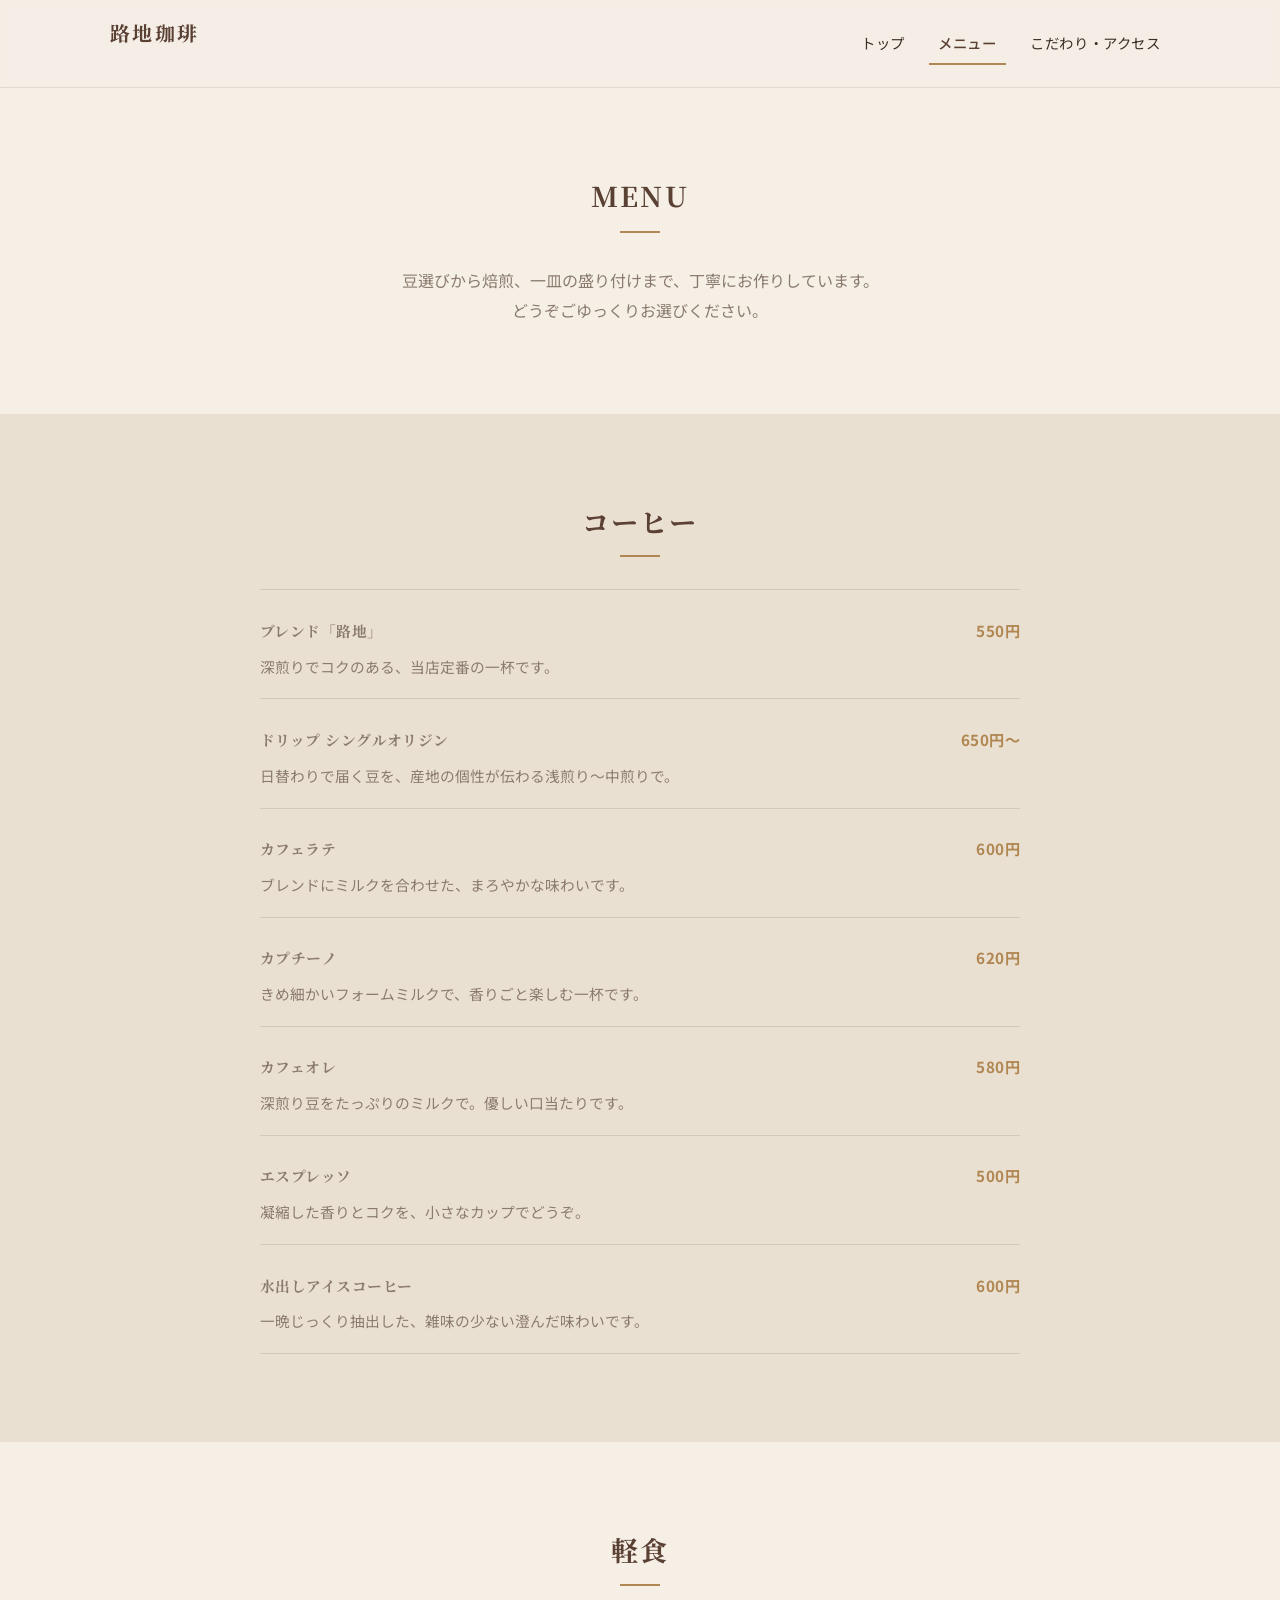
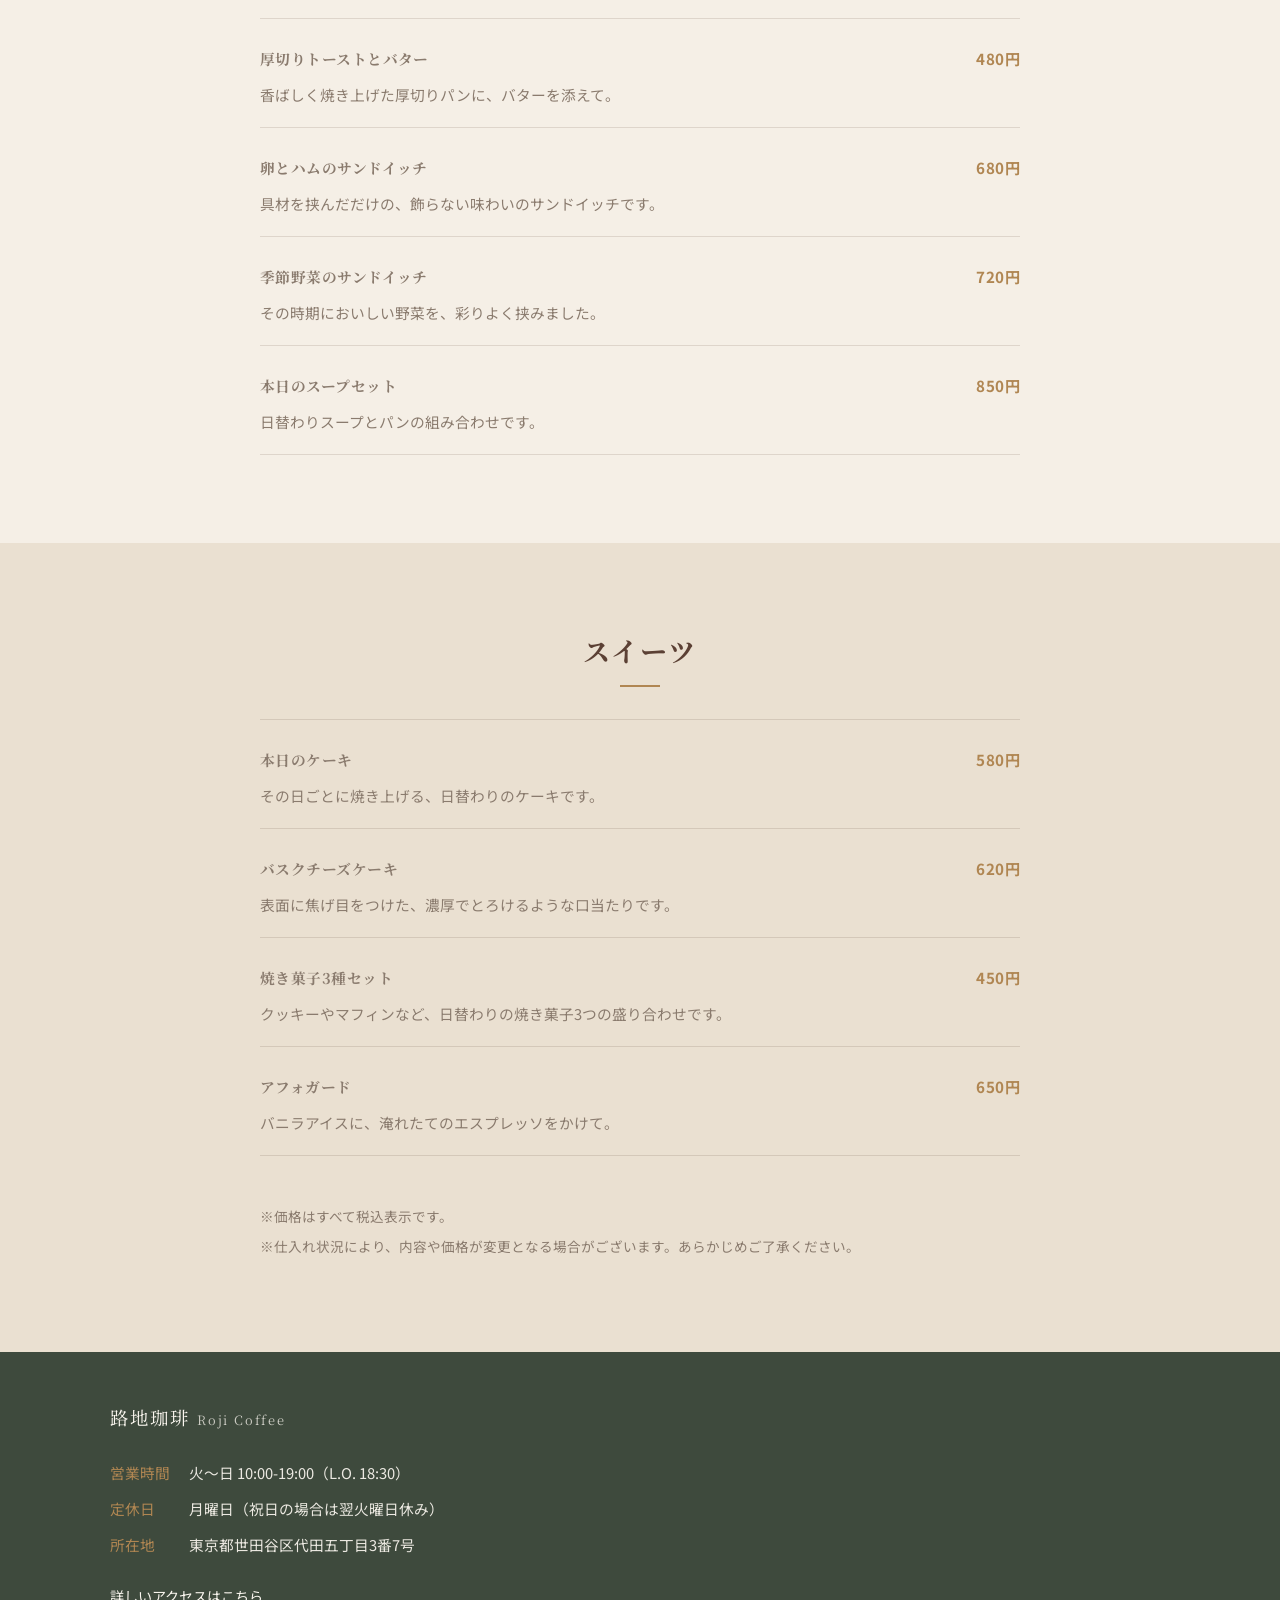
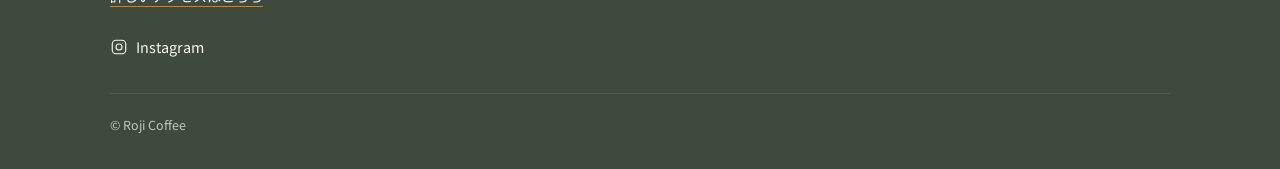
==== site/menu.html @ faf381e5 "Implement Roji Coffee cafe website cafe-engineer role implements the static site (index/menu/about p" ====
<!DOCTYPE html>
<html lang="ja">
<head>
<meta charset="UTF-8">
<meta name="viewport" content="width=device-width, initial-scale=1.0">
<title>メニュー | 路地珈琲</title>
<meta name="description" content="路地珈琲のメニューをご紹介。コーヒー、軽食、スイーツまで、ゆっくりとした時間のお供に。">
<link rel="preconnect" href="https://fonts.googleapis.com">
<link rel="preconnect" href="https://fonts.gstatic.com" crossorigin>
<link href="https://fonts.googleapis.com/css2?family=Noto+Sans+JP:wght@400;500;700&family=Noto+Serif+JP:wght@400;600;700&display=swap" rel="stylesheet">
<link rel="stylesheet" href="css/style.css">
</head>
<body>
<a class="skip-link" href="#main">本文へスキップ</a>

<header class="site-header">
  <div class="container header-inner">
    <p class="site-logo"><a href="index.html">路地珈琲</a></p>
    <nav class="site-nav" aria-label="メインナビゲーション">
      <ul>
        <li><a href="index.html">トップ</a></li>
        <li><a href="menu.html" aria-current="page">メニュー</a></li>
        <li><a href="about.html">こだわり・アクセス</a></li>
      </ul>
    </nav>
  </div>
</header>

<main id="main">

  <!-- ページタイトル・導入文 -->
  <section class="section" aria-labelledby="page-heading">
    <div class="container">
      <h1 id="page-heading" class="section-heading">MENU<span class="visually-hidden">（メニュー）</span></h1>
      <p class="page-lead">
        豆選びから焙煎、一皿の盛り付けまで、丁寧にお作りしています。<br>
        どうぞごゆっくりお選びください。
      </p>
    </div>
  </section>

  <!-- コーヒー -->
  <section class="section section--alt" aria-labelledby="coffee-heading">
    <div class="container">
      <h2 id="coffee-heading" class="menu-section-heading">コーヒー</h2>
      <ul class="menu-list">
        <li class="menu-item">
          <p class="menu-item-row"><span>ブレンド「路地」</span><span class="price">550円</span></p>
          <p>深煎りでコクのある、当店定番の一杯です。</p>
        </li>
        <li class="menu-item">
          <p class="menu-item-row"><span>ドリップ シングルオリジン</span><span class="price">650円〜</span></p>
          <p>日替わりで届く豆を、産地の個性が伝わる浅煎り〜中煎りで。</p>
        </li>
        <li class="menu-item">
          <p class="menu-item-row"><span>カフェラテ</span><span class="price">600円</span></p>
          <p>ブレンドにミルクを合わせた、まろやかな味わいです。</p>
        </li>
        <li class="menu-item">
          <p class="menu-item-row"><span>カプチーノ</span><span class="price">620円</span></p>
          <p>きめ細かいフォームミルクで、香りごと楽しむ一杯です。</p>
        </li>
        <li class="menu-item">
          <p class="menu-item-row"><span>カフェオレ</span><span class="price">580円</span></p>
          <p>深煎り豆をたっぷりのミルクで。優しい口当たりです。</p>
        </li>
        <li class="menu-item">
          <p class="menu-item-row"><span>エスプレッソ</span><span class="price">500円</span></p>
          <p>凝縮した香りとコクを、小さなカップでどうぞ。</p>
        </li>
        <li class="menu-item">
          <p class="menu-item-row"><span>水出しアイスコーヒー</span><span class="price">600円</span></p>
          <p>一晩じっくり抽出した、雑味の少ない澄んだ味わいです。</p>
        </li>
      </ul>
    </div>
  </section>

  <!-- 軽食 -->
  <section class="section" aria-labelledby="meal-heading">
    <div class="container">
      <h2 id="meal-heading" class="menu-section-heading">軽食</h2>
      <ul class="menu-list">
        <li class="menu-item">
          <p class="menu-item-row"><span>厚切りトーストとバター</span><span class="price">480円</span></p>
          <p>香ばしく焼き上げた厚切りパンに、バターを添えて。</p>
        </li>
        <li class="menu-item">
          <p class="menu-item-row"><span>卵とハムのサンドイッチ</span><span class="price">680円</span></p>
          <p>具材を挟んだだけの、飾らない味わいのサンドイッチです。</p>
        </li>
        <li class="menu-item">
          <p class="menu-item-row"><span>季節野菜のサンドイッチ</span><span class="price">720円</span></p>
          <p>その時期においしい野菜を、彩りよく挟みました。</p>
        </li>
        <li class="menu-item">
          <p class="menu-item-row"><span>本日のスープセット</span><span class="price">850円</span></p>
          <p>日替わりスープとパンの組み合わせです。</p>
        </li>
      </ul>
    </div>
  </section>

  <!-- スイーツ -->
  <section class="section section--alt" aria-labelledby="sweets-heading">
    <div class="container">
      <h2 id="sweets-heading" class="menu-section-heading">スイーツ</h2>
      <ul class="menu-list">
        <li class="menu-item">
          <p class="menu-item-row"><span>本日のケーキ</span><span class="price">580円</span></p>
          <p>その日ごとに焼き上げる、日替わりのケーキです。</p>
        </li>
        <li class="menu-item">
          <p class="menu-item-row"><span>バスクチーズケーキ</span><span class="price">620円</span></p>
          <p>表面に焦げ目をつけた、濃厚でとろけるような口当たりです。</p>
        </li>
        <li class="menu-item">
          <p class="menu-item-row"><span>焼き菓子3種セット</span><span class="price">450円</span></p>
          <p>クッキーやマフィンなど、日替わりの焼き菓子3つの盛り合わせです。</p>
        </li>
        <li class="menu-item">
          <p class="menu-item-row"><span>アフォガード</span><span class="price">650円</span></p>
          <p>バニラアイスに、淹れたてのエスプレッソをかけて。</p>
        </li>
      </ul>

      <div class="menu-note">
        <p>※価格はすべて税込表示です。</p>
        <p>※仕入れ状況により、内容や価格が変更となる場合がございます。あらかじめご了承ください。</p>
      </div>
    </div>
  </section>

</main>

<footer class="site-footer">
  <div class="container">
    <p class="footer-shop-name">路地珈琲<span class="en">Roji Coffee</span></p>
    <dl class="footer-info">
      <dt>営業時間</dt>
      <dd>火〜日 10:00-19:00（L.O. 18:30）</dd>
      <dt>定休日</dt>
      <dd>月曜日（祝日の場合は翌火曜日休み）</dd>
      <dt>所在地</dt>
      <dd>東京都世田谷区代田五丁目3番7号</dd>
    </dl>
    <p class="footer-link"><a href="about.html">詳しいアクセスはこちら</a></p>
    <p class="footer-sns">
      <a href="https://www.instagram.com/" target="_blank" rel="noopener noreferrer">
        <svg viewBox="0 0 24 24" fill="none" stroke="currentColor" stroke-width="1.5" stroke-linecap="round" stroke-linejoin="round" aria-hidden="true">
          <rect x="3" y="3" width="18" height="18" rx="5"></rect>
          <circle cx="12" cy="12" r="4"></circle>
          <circle cx="17" cy="7" r="0.6" fill="currentColor" stroke="none"></circle>
        </svg>
        <span>Instagram</span>
      </a>
    </p>
    <p class="footer-copyright">© Roji Coffee</p>
  </div>
</footer>

<script src="js/main.js" defer></script>
</body>
</html>
---- site/css/style.css ----
/* =========================================================
   路地珈琲（Roji Coffee）Webサイト共通スタイルシート
   ========================================================= */

:root {
  /* カラーパレット（02-design-concept.md 準拠） */
  --color-brown: #5B4034;      /* 焙煎ブラウン：メインカラー */
  --color-moss: #3E4A3D;       /* 深緑（モスグリーン）：サブカラー */
  --color-camel: #B08652;      /* 温かなキャメル：アクセントカラー */
  --color-bg: #F5EFE6;         /* ミルクベージュ：背景ベース */
  --color-bg-alt: #EAE0D1;     /* くすみベージュ：背景面替え */
  --color-text: #3A2E27;       /* 墨黒に近いブラウン：本文 */
  --color-text-sub: #8A7B6E;   /* グレーブラウン：補足 */
  --color-text-invert: #FBF7F0;/* クリームホワイト：反転文字 */

  --font-serif: "Noto Serif JP", serif;
  --font-sans: "Noto Sans JP", sans-serif;

  --container-width: 1100px;
  --transition-base: 0.35s ease;
}

/* ---------- リセット ---------- */
*,
*::before,
*::after {
  box-sizing: border-box;
}

html {
  scroll-behavior: smooth;
}

@media (prefers-reduced-motion: reduce) {
  html {
    scroll-behavior: auto;
  }
  * {
    animation-duration: 0.01ms !important;
    animation-iteration-count: 1 !important;
    transition-duration: 0.01ms !important;
  }
}

body {
  margin: 0;
  background-color: var(--color-bg);
  color: var(--color-text);
  font-family: var(--font-sans);
  font-weight: 400;
  font-size: 1rem;
  line-height: 1.9;
  -webkit-font-smoothing: antialiased;
}

img,
svg {
  max-width: 100%;
  display: block;
}

a {
  color: inherit;
  text-decoration: none;
}

ul {
  margin: 0;
  padding: 0;
  list-style: none;
}

h1,
h2,
h3,
h4 {
  font-family: var(--font-serif);
  font-weight: 700;
  letter-spacing: 0.08em;
  line-height: 1.5;
  margin: 0;
  color: var(--color-brown);
}

p {
  margin: 0 0 1em;
}

table {
  border-collapse: collapse;
  width: 100%;
}

.container {
  width: 100%;
  max-width: var(--container-width);
  margin: 0 auto;
  padding: 0 1.25rem;
}

.visually-hidden {
  position: absolute;
  width: 1px;
  height: 1px;
  padding: 0;
  margin: -1px;
  overflow: hidden;
  clip: rect(0, 0, 0, 0);
  white-space: nowrap;
  border: 0;
}

.skip-link {
  position: absolute;
  left: -999px;
  top: 0;
  background: var(--color-brown);
  color: var(--color-text-invert);
  padding: 0.6em 1.2em;
  z-index: 1000;
  border-radius: 0 0 4px 0;
}

.skip-link:focus {
  left: 0;
}

/* ---------- ヘッダー ---------- */
.site-header {
  position: sticky;
  top: 0;
  z-index: 100;
  background-color: rgba(245, 239, 230, 0.94);
  border-bottom: 1px solid rgba(91, 64, 52, 0.12);
  backdrop-filter: blur(2px);
}

.header-inner {
  display: flex;
  align-items: center;
  justify-content: space-between;
  padding-top: 0.9rem;
  padding-bottom: 0.9rem;
  gap: 1rem;
}

.site-logo {
  font-family: var(--font-serif);
  font-size: 1.25rem;
  font-weight: 700;
  letter-spacing: 0.12em;
  color: var(--color-brown);
  white-space: nowrap;
}

.site-logo a {
  transition: color var(--transition-base);
}

.site-logo a:hover,
.site-logo a:focus-visible {
  color: var(--color-camel);
}

.site-nav ul {
  display: flex;
  gap: 0.9rem;
}

.site-nav a {
  display: inline-flex;
  align-items: center;
  min-height: 44px;
  padding: 0.2rem 0.35rem;
  font-size: 0.82rem;
  letter-spacing: 0.04em;
  color: var(--color-text);
  border-bottom: 2px solid transparent;
  transition: color var(--transition-base), border-color var(--transition-base);
}

.site-nav a:hover,
.site-nav a:focus-visible {
  color: var(--color-camel);
}

.site-nav a[aria-current="page"] {
  color: var(--color-brown);
  border-color: var(--color-camel);
  font-weight: 500;
}

/* ---------- ボタン ---------- */
.button {
  display: inline-flex;
  align-items: center;
  justify-content: center;
  min-height: 48px;
  padding: 0.85em 2.2em;
  font-family: var(--font-sans);
  font-size: 0.95rem;
  letter-spacing: 0.06em;
  border-radius: 2px;
  border: 1px solid var(--color-brown);
  background-color: var(--color-brown);
  color: var(--color-text-invert);
  transition: background-color var(--transition-base), color var(--transition-base), border-color var(--transition-base);
}

.button:hover,
.button:focus-visible {
  background-color: var(--color-camel);
  border-color: var(--color-camel);
  color: var(--color-text-invert);
}

.button--outline {
  background-color: transparent;
  color: var(--color-brown);
  border-color: var(--color-camel);
}

.button--outline:hover,
.button--outline:focus-visible {
  background-color: var(--color-camel);
  color: var(--color-text-invert);
}

.button-row {
  display: flex;
  justify-content: center;
  margin-top: 2rem;
}

/* ---------- セクション共通 ---------- */
.section {
  padding: 4rem 0;
}

.section--alt {
  background-color: var(--color-bg-alt);
}

.section--moss {
  background-color: var(--color-moss);
  color: var(--color-text-invert);
}

.section--moss h2 {
  color: var(--color-text-invert);
}

.section-heading {
  text-align: center;
  font-size: 1.5rem;
  margin-bottom: 0.6rem;
  position: relative;
}

.section-heading::after {
  content: "";
  display: block;
  width: 2.5rem;
  height: 2px;
  background-color: var(--color-camel);
  margin: 0.9rem auto 0;
}

.section-lead {
  max-width: 640px;
  margin: 0 auto 2.5rem;
  text-align: center;
  color: var(--color-text-sub);
}

.section--moss .section-lead {
  color: var(--color-text-invert);
  opacity: 0.85;
}

/* ---------- ファーストビュー（トップページ） ---------- */
.hero {
  position: relative;
  min-height: 62vh;
  display: flex;
  align-items: center;
  overflow: hidden;
  background: linear-gradient(135deg, #3E4A3D 0%, #5B4034 55%, #3A2E27 100%);
  color: var(--color-text-invert);
}

.hero::before,
.hero::after {
  content: "";
  position: absolute;
  border-radius: 50%;
  filter: blur(6px);
  pointer-events: none;
}

.hero::before {
  width: 420px;
  height: 420px;
  top: -120px;
  right: -80px;
  background: radial-gradient(circle, rgba(251, 247, 240, 0.16) 0%, rgba(251, 247, 240, 0) 70%);
}

.hero::after {
  width: 320px;
  height: 320px;
  bottom: -100px;
  left: 8%;
  background: radial-gradient(circle, rgba(176, 134, 82, 0.25) 0%, rgba(176, 134, 82, 0) 70%);
}

.hero-inner {
  position: relative;
  z-index: 1;
  padding-top: 3rem;
  padding-bottom: 3rem;
}

.hero-en {
  display: block;
  font-family: var(--font-serif);
  font-size: 0.95rem;
  letter-spacing: 0.28em;
  color: var(--color-text-invert);
  opacity: 0.8;
  margin-bottom: 1rem;
}

.hero-title {
  color: var(--color-text-invert);
  font-size: 2rem;
  line-height: 1.7;
  margin-bottom: 1.4rem;
}

.hero-lead {
  max-width: 30em;
  font-size: 1rem;
  opacity: 0.92;
  margin-bottom: 0;
}

.scroll-cue {
  position: relative;
  z-index: 1;
  display: flex;
  flex-direction: column;
  align-items: center;
  gap: 0.4rem;
  padding-bottom: 1.5rem;
  font-size: 0.7rem;
  letter-spacing: 0.2em;
  color: var(--color-text-invert);
  opacity: 0.75;
  text-align: center;
  transition: opacity var(--transition-base);
}

.scroll-cue:hover,
.scroll-cue:focus-visible {
  opacity: 1;
}

.scroll-cue svg {
  width: 14px;
  height: 14px;
  animation: scroll-cue-bounce 2.2s ease-in-out infinite;
}

@keyframes scroll-cue-bounce {
  0%, 100% { transform: translateY(0); }
  50% { transform: translateY(6px); }
}

/* ---------- お店紹介文 ---------- */
.intro-text {
  max-width: 42em;
  margin: 0 auto;
  text-align: center;
  font-size: 1.05rem;
}

/* ---------- 魅力ピックアップ ---------- */
.feature-list {
  display: grid;
  grid-template-columns: 1fr;
  gap: 1.5rem;
  max-width: 900px;
  margin: 0 auto;
}

.feature-card {
  background-color: var(--color-bg);
  border: 1px solid rgba(91, 64, 52, 0.12);
  border-radius: 4px;
  padding: 2rem 1.5rem;
  text-align: center;
}

.feature-icon {
  width: 44px;
  height: 44px;
  margin: 0 auto 1.1rem;
  color: var(--color-moss);
}

.feature-card h3 {
  font-size: 1.1rem;
  margin-bottom: 0.7rem;
}

.feature-card p {
  color: var(--color-text);
  font-size: 0.95rem;
  margin-bottom: 0;
}

/* ---------- メニュー抜粋カード ---------- */
.preview-list {
  display: grid;
  grid-template-columns: 1fr;
  gap: 1.25rem;
  max-width: 960px;
  margin: 0 auto;
}

.preview-card {
  background-color: var(--color-bg);
  border: 1px solid rgba(91, 64, 52, 0.12);
  border-radius: 4px;
  padding: 1.5rem 1.6rem;
}

.preview-card h3 {
  font-size: 1rem;
  display: flex;
  flex-wrap: wrap;
  align-items: baseline;
  justify-content: space-between;
  gap: 0.3em;
  margin-bottom: 0.6rem;
}

.preview-card .price {
  color: var(--color-camel);
  font-family: var(--font-sans);
  font-weight: 700;
  letter-spacing: 0;
  font-size: 1rem;
}

.preview-card p {
  color: var(--color-text-sub);
  font-size: 0.92rem;
  margin-bottom: 0;
}

/* ---------- 営業時間・アクセス要約 ---------- */
.summary-box {
  max-width: 480px;
  margin: 0 auto 1.5rem;
  border-top: 1px solid rgba(251, 247, 240, 0.3);
  border-bottom: 1px solid rgba(251, 247, 240, 0.3);
  padding: 1.5rem 0;
}

.summary-box dl {
  display: grid;
  grid-template-columns: auto 1fr;
  gap: 0.4rem 1.2rem;
  margin: 0;
}

.summary-box dt {
  color: var(--color-camel);
  font-weight: 500;
  white-space: nowrap;
}

.summary-box dd {
  margin: 0;
}

.summary-note {
  text-align: center;
  font-size: 0.9rem;
  opacity: 0.85;
}

/* ---------- ページタイトル（下層ページ） ---------- */
.page-title {
  position: relative;
  min-height: 30vh;
  display: flex;
  align-items: center;
  justify-content: center;
  text-align: center;
  background: linear-gradient(160deg, rgba(62, 74, 61, 0.92) 0%, rgba(91, 64, 52, 0.92) 100%);
  color: var(--color-text-invert);
  overflow: hidden;
}

.page-title::before {
  content: "";
  position: absolute;
  width: 360px;
  height: 360px;
  border-radius: 50%;
  top: -140px;
  right: -60px;
  background: radial-gradient(circle, rgba(251, 247, 240, 0.14) 0%, rgba(251, 247, 240, 0) 70%);
}

.page-title-inner {
  position: relative;
  z-index: 1;
  padding: 2.5rem 1.25rem;
}

.page-title h1 {
  color: var(--color-text-invert);
  font-size: 1.9rem;
  margin-bottom: 0.6rem;
}

.page-title-en {
  display: block;
  font-size: 0.85rem;
  letter-spacing: 0.24em;
  opacity: 0.8;
}

.page-lead {
  max-width: 34em;
  margin: 2rem auto 0;
  text-align: center;
  color: var(--color-text-sub);
}

/* ---------- メニューページ：品目リスト ---------- */
.menu-section-heading {
  text-align: center;
  font-size: 1.4rem;
  margin-bottom: 2rem;
  position: relative;
}

.menu-section-heading::after {
  content: "";
  display: block;
  width: 2.5rem;
  height: 2px;
  background-color: var(--color-camel);
  margin: 0.8rem auto 0;
}

.menu-list {
  max-width: 760px;
  margin: 0 auto;
}

.menu-item {
  padding: 1.1rem 0;
  border-bottom: 1px solid rgba(91, 64, 52, 0.15);
}

.menu-item:first-child {
  border-top: 1px solid rgba(91, 64, 52, 0.15);
}

.menu-item-row {
  display: flex;
  justify-content: space-between;
  align-items: baseline;
  gap: 1rem;
  font-family: var(--font-serif);
  font-size: 1.05rem;
  font-weight: 700;
  letter-spacing: 0.03em;
}

.menu-item-row .price {
  font-family: var(--font-sans);
  color: var(--color-camel);
  white-space: nowrap;
  font-size: 0.95rem;
}

.menu-item p {
  margin: 0.5rem 0 0;
  color: var(--color-text-sub);
  font-size: 0.92rem;
}

.menu-note {
  max-width: 760px;
  margin: 3rem auto 0;
  color: var(--color-text-sub);
  font-size: 0.85rem;
  line-height: 1.8;
}

.menu-note p {
  margin-bottom: 0.4em;
}

/* ---------- こだわりページ：2カラム ---------- */
.split-section {
  display: flex;
  flex-direction: column;
  gap: 2rem;
  align-items: center;
}

.split-section.reverse {
  flex-direction: column;
}

.split-visual {
  width: 100%;
  max-width: 360px;
}

.split-text {
  width: 100%;
}

.split-text h2 {
  font-size: 1.4rem;
  margin-bottom: 1rem;
}

.split-text p {
  font-size: 0.98rem;
}

/* 豆パターンのプレースホルダービジュアル */
.bean-pattern {
  aspect-ratio: 4 / 3;
  border-radius: 6px;
  background-color: var(--color-bg-alt);
  background-image:
    radial-gradient(ellipse 22px 14px at 20% 30%, rgba(91, 64, 52, 0.35) 45%, transparent 46%),
    radial-gradient(ellipse 22px 14px at 55% 20%, rgba(62, 74, 61, 0.3) 45%, transparent 46%),
    radial-gradient(ellipse 22px 14px at 80% 45%, rgba(91, 64, 52, 0.35) 45%, transparent 46%),
    radial-gradient(ellipse 22px 14px at 30% 70%, rgba(62, 74, 61, 0.3) 45%, transparent 46%),
    radial-gradient(ellipse 22px 14px at 68% 75%, rgba(91, 64, 52, 0.35) 45%, transparent 46%);
  border: 1px solid rgba(91, 64, 52, 0.12);
}

/* カップ・湯気のプレースホルダービジュアル */
.cup-visual {
  aspect-ratio: 4 / 3;
  border-radius: 6px;
  background-color: var(--color-moss);
  display: flex;
  align-items: center;
  justify-content: center;
}

.cup-visual svg {
  width: 40%;
  height: 40%;
  color: var(--color-text-invert);
  opacity: 0.9;
}

/* ---------- 営業時間テーブル ---------- */
.hours-table-wrap {
  max-width: 560px;
  margin: 0 auto;
}

.hours-table {
  width: 100%;
  font-size: 0.98rem;
}

.hours-table th,
.hours-table td {
  text-align: left;
  padding: 1rem 0.5rem;
  border-bottom: 1px solid rgba(91, 64, 52, 0.15);
  font-weight: 400;
}

.hours-table th {
  width: 40%;
  font-family: var(--font-serif);
  font-weight: 700;
  letter-spacing: 0.04em;
}

.hours-table .closed-day {
  color: var(--color-camel);
  font-weight: 500;
}

/* ---------- アクセス ---------- */
.access-grid {
  display: flex;
  flex-direction: column;
  gap: 2rem;
}

.access-info dl {
  display: grid;
  grid-template-columns: auto 1fr;
  gap: 0.5rem 1.2rem;
  margin: 0 0 1.5rem;
}

.access-info dt {
  color: var(--color-camel);
  font-weight: 500;
  white-space: nowrap;
}

.access-info dd {
  margin: 0;
}

.access-info p {
  font-size: 0.98rem;
}

.map-placeholder {
  margin: 0;
  background-color: var(--color-bg-alt);
  border: 1px dashed rgba(91, 64, 52, 0.35);
  border-radius: 6px;
  min-height: 220px;
  display: flex;
  flex-direction: column;
  align-items: center;
  justify-content: center;
  gap: 0.6rem;
  padding: 1.5rem;
  text-align: center;
}

.map-placeholder-icon {
  width: 34px;
  height: 34px;
  color: var(--color-moss);
}

.map-placeholder-label {
  font-family: var(--font-serif);
  font-size: 1.1rem;
  letter-spacing: 0.14em;
  color: var(--color-brown);
}

.map-placeholder figcaption {
  font-size: 0.82rem;
  color: var(--color-text-sub);
}

/* ---------- お問い合わせ・SNS ---------- */
.contact-section {
  text-align: center;
}

.contact-section p {
  max-width: 40em;
  margin-left: auto;
  margin-right: auto;
}

.sns-links {
  display: flex;
  justify-content: center;
  margin-top: 1.5rem;
}

.sns-link {
  display: inline-flex;
  align-items: center;
  gap: 0.5rem;
  min-height: 44px;
  padding: 0.4rem 1rem;
  border: 1px solid var(--color-moss);
  border-radius: 999px;
  color: var(--color-moss);
  font-size: 0.9rem;
  transition: background-color var(--transition-base), color var(--transition-base);
}

.sns-link svg {
  width: 20px;
  height: 20px;
}

.sns-link:hover,
.sns-link:focus-visible {
  background-color: var(--color-moss);
  color: var(--color-text-invert);
}

/* ---------- フッター ---------- */
.site-footer {
  background-color: var(--color-moss);
  color: var(--color-text-invert);
  padding: 3rem 0 2rem;
}

.footer-shop-name {
  font-family: var(--font-serif);
  font-size: 1.15rem;
  letter-spacing: 0.1em;
  margin-bottom: 1.5rem;
}

.footer-shop-name .en {
  font-size: 0.8rem;
  opacity: 0.75;
  margin-left: 0.6em;
  letter-spacing: 0.14em;
}

.footer-info {
  display: grid;
  grid-template-columns: auto 1fr;
  gap: 0.5rem 1.2rem;
  margin: 0 0 1.5rem;
  font-size: 0.92rem;
}

.footer-info dt {
  color: var(--color-camel);
  white-space: nowrap;
}

.footer-info dd {
  margin: 0;
  opacity: 0.92;
}

.footer-link {
  font-size: 0.88rem;
  margin-bottom: 1rem;
}

.footer-link a {
  border-bottom: 1px solid var(--color-camel);
  color: var(--color-text-invert);
  transition: color var(--transition-base), border-color var(--transition-base);
}

.footer-link a:hover,
.footer-link a:focus-visible {
  color: var(--color-camel);
}

.footer-sns {
  margin-bottom: 1.5rem;
}

.footer-sns a {
  display: inline-flex;
  align-items: center;
  gap: 0.5rem;
  min-height: 44px;
  font-size: 0.9rem;
  border-bottom: 1px solid transparent;
  transition: border-color var(--transition-base), color var(--transition-base);
}

.footer-sns a:hover,
.footer-sns a:focus-visible {
  border-color: var(--color-camel);
  color: var(--color-camel);
}

.footer-sns svg {
  width: 18px;
  height: 18px;
}

.footer-copyright {
  font-size: 0.78rem;
  opacity: 0.7;
  margin-bottom: 0;
  padding-top: 1.2rem;
  border-top: 1px solid rgba(251, 247, 240, 0.15);
}

/* ---------- JSによる控えめなフェードイン（プログレッシブエンハンスメント） ---------- */
.is-reveal-ready {
  opacity: 0;
  transform: translateY(12px);
  transition: opacity 0.6s ease, transform 0.6s ease;
}

.is-reveal-ready.is-revealed {
  opacity: 1;
  transform: translateY(0);
}

/* =========================================================
   レスポンシブ：タブレット（768px〜）
   ========================================================= */
@media (min-width: 768px) {
  .section {
    padding: 5.5rem 0;
  }

  .hero {
    min-height: 78vh;
  }

  .hero-title {
    font-size: 2.6rem;
  }

  .hero-lead {
    font-size: 1.1rem;
  }

  .page-title {
    min-height: 36vh;
  }

  .page-title h1 {
    font-size: 2.3rem;
  }

  .feature-list {
    grid-template-columns: repeat(3, 1fr);
  }

  .preview-list {
    grid-template-columns: repeat(3, 1fr);
  }

  .site-nav a {
    font-size: 0.9rem;
    padding: 0.2rem 0.6rem;
  }

  .split-section,
  .split-section.reverse {
    flex-direction: row;
    align-items: center;
  }

  .split-section.reverse {
    flex-direction: row-reverse;
  }

  .split-visual,
  .split-text {
    flex: 1 1 50%;
    max-width: none;
  }

  .access-grid {
    flex-direction: row;
    align-items: flex-start;
  }

  .access-info,
  .map-placeholder {
    flex: 1 1 50%;
  }

  .map-placeholder {
    min-height: 280px;
  }
}

/* =========================================================
   レスポンシブ：PC（1024px〜）
   ========================================================= */
@media (min-width: 1024px) {
  .hero-title {
    font-size: 3.1rem;
  }

  .section-heading,
  .menu-section-heading {
    font-size: 1.7rem;
  }
}
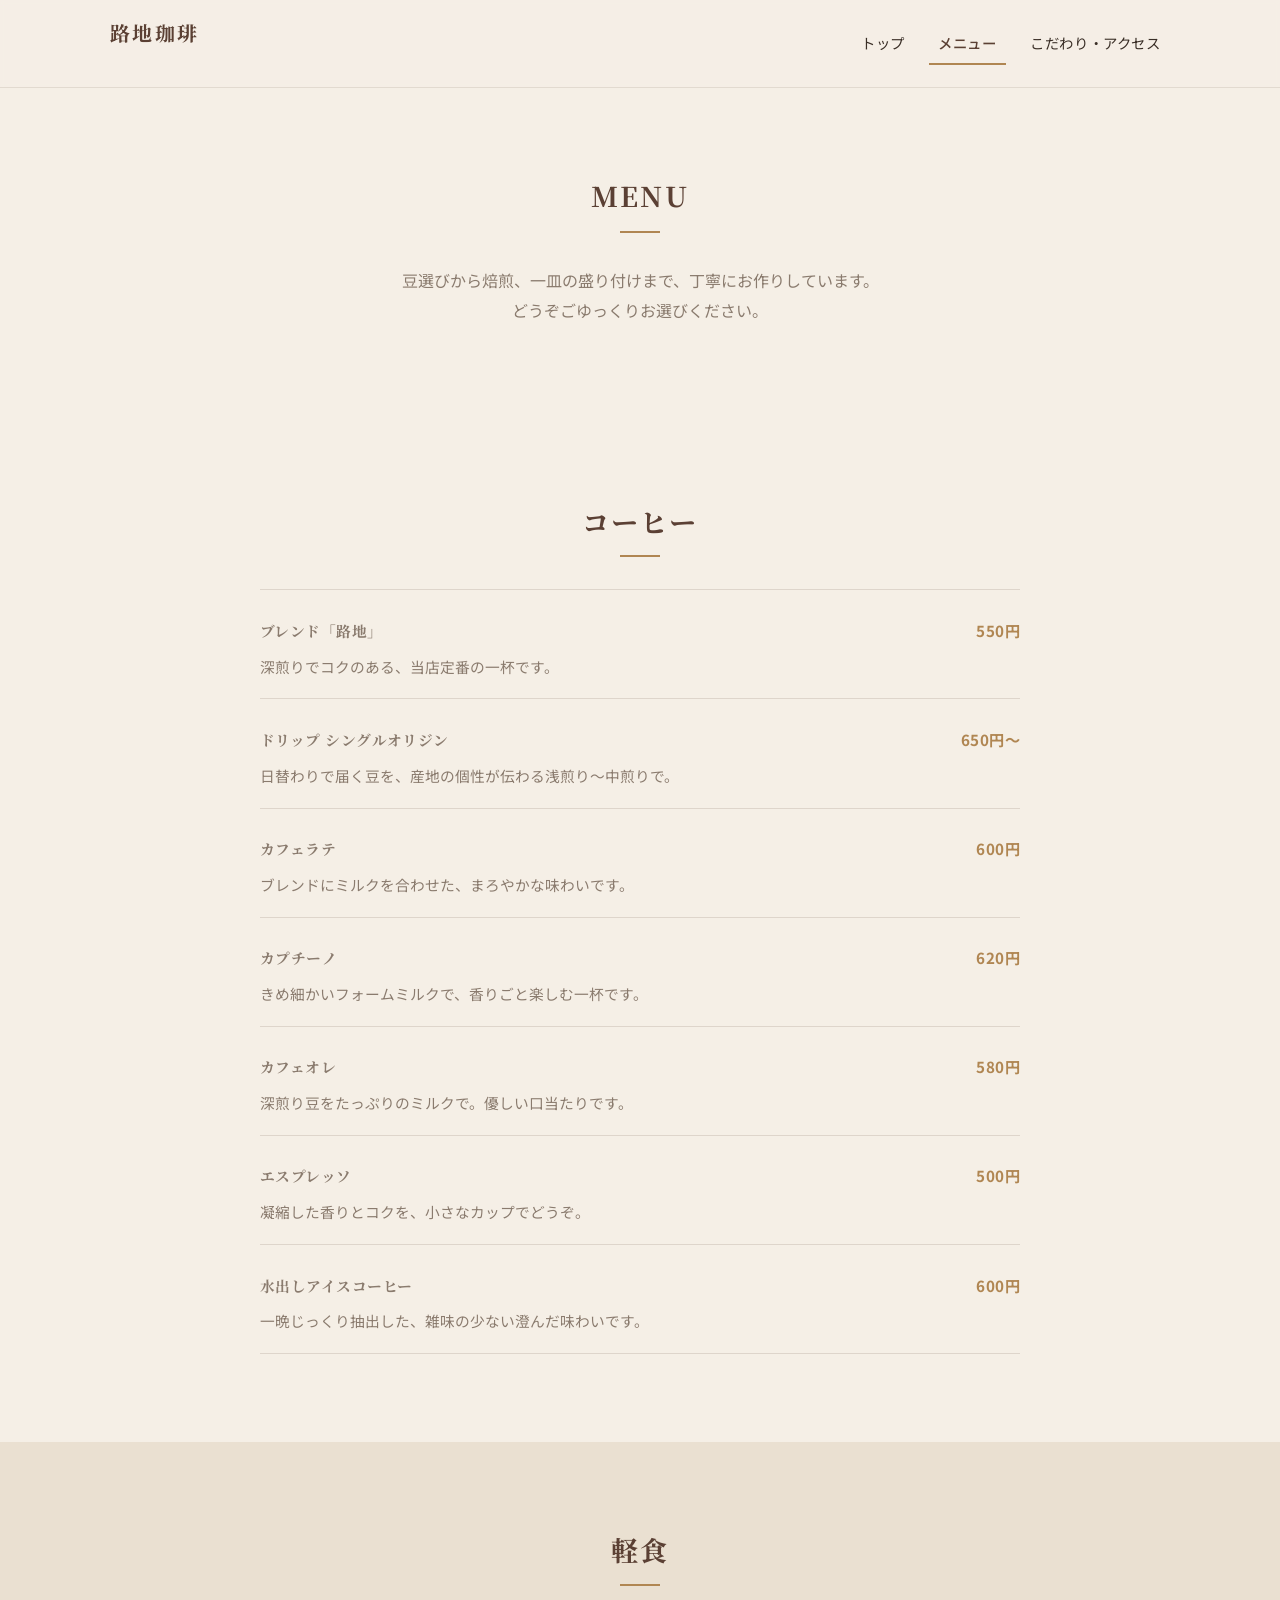
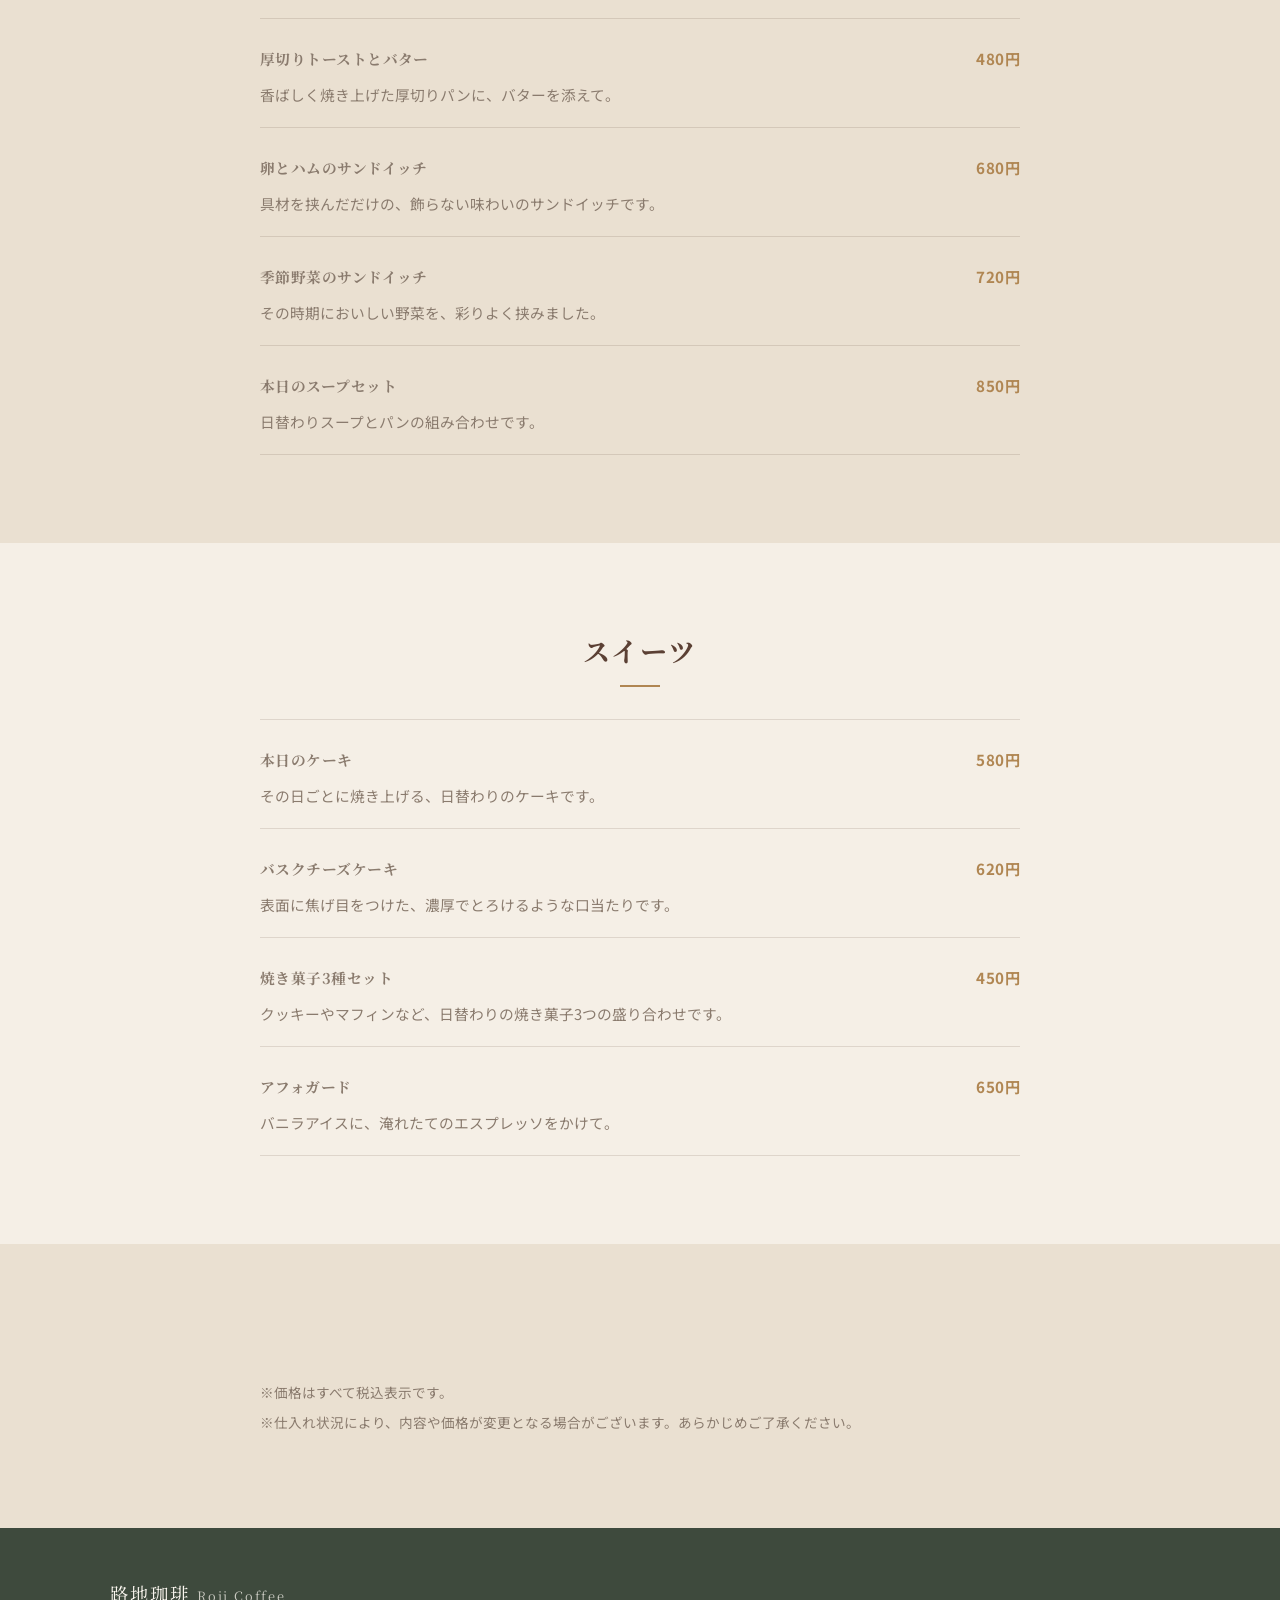
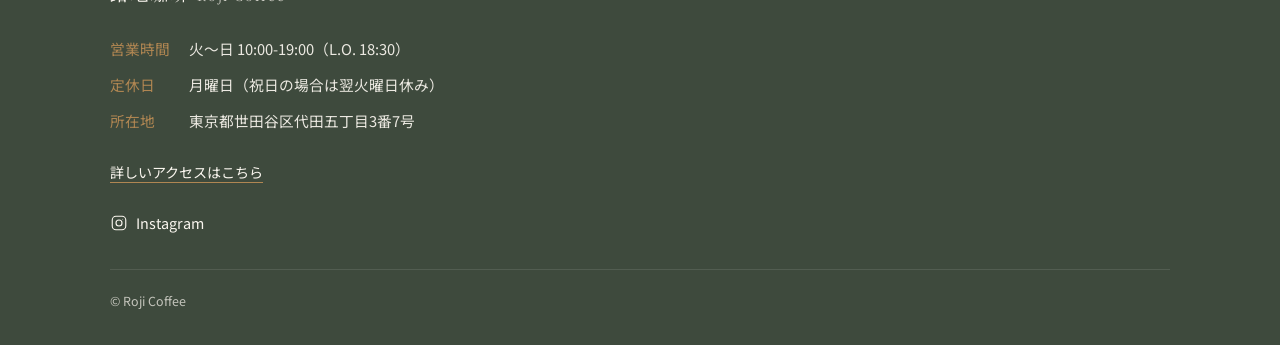
==== commit 3353be92: "Fix menu section background order per QA review cafe-qa flagged that menu.html's alternating section" ====
--- a/site/menu.html
+++ b/site/menu.html
@@ -40,7 +40,7 @@
   </section>
 
   <!-- コーヒー -->
-  <section class="section section--alt" aria-labelledby="coffee-heading">
+  <section class="section" aria-labelledby="coffee-heading">
     <div class="container">
       <h2 id="coffee-heading" class="menu-section-heading">コーヒー</h2>
       <ul class="menu-list">
@@ -77,7 +77,7 @@
   </section>
 
   <!-- 軽食 -->
-  <section class="section" aria-labelledby="meal-heading">
+  <section class="section section--alt" aria-labelledby="meal-heading">
     <div class="container">
       <h2 id="meal-heading" class="menu-section-heading">軽食</h2>
       <ul class="menu-list">
@@ -102,7 +102,7 @@
   </section>
 
   <!-- スイーツ -->
-  <section class="section section--alt" aria-labelledby="sweets-heading">
+  <section class="section" aria-labelledby="sweets-heading">
     <div class="container">
       <h2 id="sweets-heading" class="menu-section-heading">スイーツ</h2>
       <ul class="menu-list">
@@ -123,7 +123,13 @@
           <p>バニラアイスに、淹れたてのエスプレッソをかけて。</p>
         </li>
       </ul>
+    </div>
+  </section>
 
+  <!-- 補足注記 -->
+  <section class="section section--alt" aria-labelledby="menu-note-heading">
+    <div class="container">
+      <h2 id="menu-note-heading" class="visually-hidden">メニューに関する補足</h2>
       <div class="menu-note">
         <p>※価格はすべて税込表示です。</p>
         <p>※仕入れ状況により、内容や価格が変更となる場合がございます。あらかじめご了承ください。</p>
